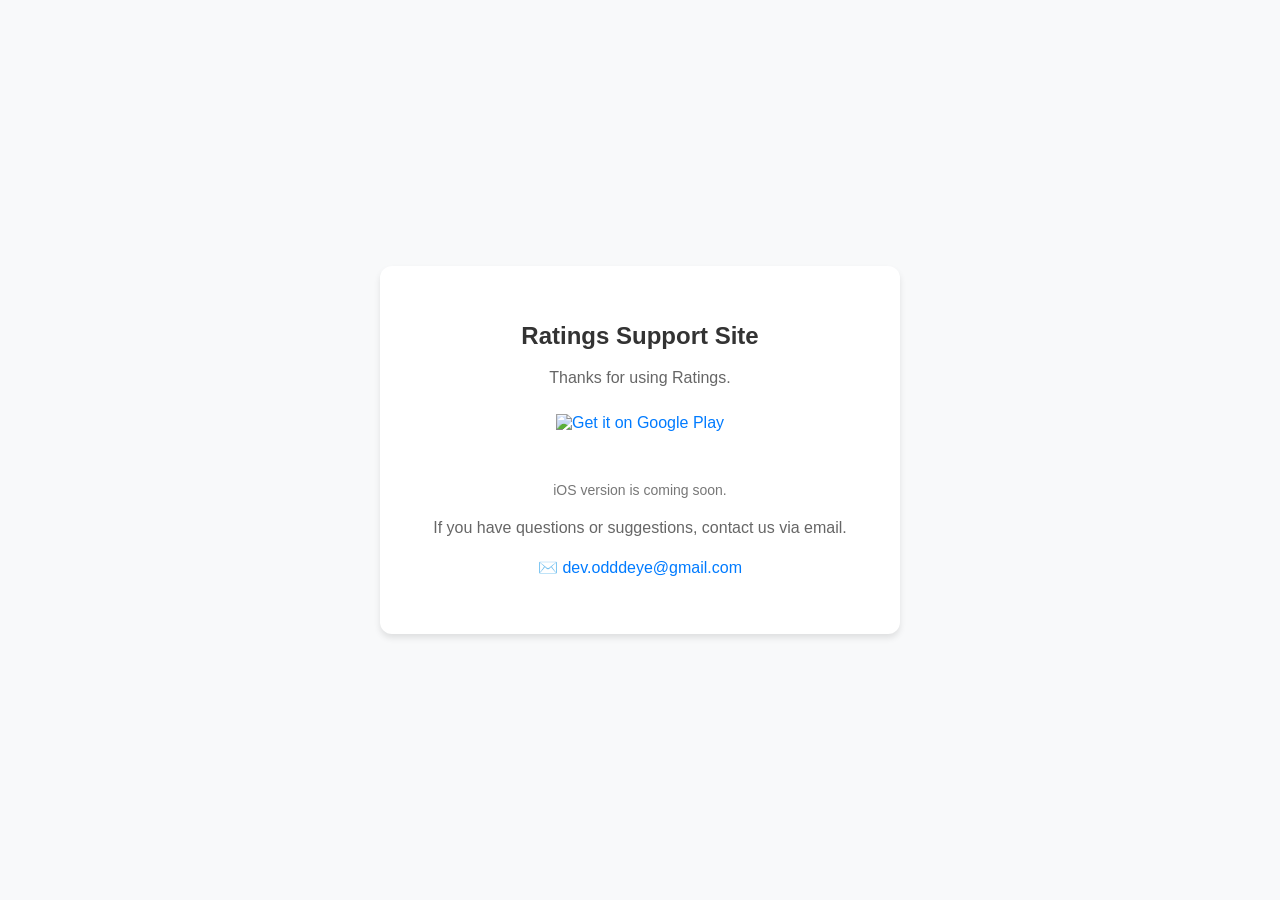
==== index.html @ dfa2c6bf "Refactor HTML structure and update styles Updated styles and modified content structure for better l" ====
<!DOCTYPE html>
<html lang="en">
<head>
  <meta charset="UTF-8" />
  <meta name="viewport" content="width=device-width, initial-scale=1.0" />
  <title>Ratings - Support</title>
  <style>
    body {
      font-family: -apple-system, BlinkMacSystemFont, "Segoe UI", Roboto, Helvetica, Arial, sans-serif;
      display: flex;
      justify-content: center;
      align-items: center;
      height: 100vh;
      margin: 0;
      background-color: #f8f9fa;
      color: #333;
      text-align: center;
    }
    .container {
      background: white;
      padding: 40px;
      border-radius: 12px;
      box-shadow: 0 4px 6px rgba(0, 0, 0, 0.1);
      max-width: 440px;
      width: 90%;
    }
    h1 { font-size: 24px; margin-bottom: 10px; }
    p  { font-size: 16px; color: #666; margin-bottom: 14px; line-height: 1.5; }
    a  { color: #007bff; text-decoration: none; }
    a:hover { text-decoration: underline; }

    .store-badge {
      display: inline-block;
      margin: 10px 0 10px;
    }
    .store-badge img {
      height: 54px;            /* 필요하면 44~64 사이에서만 조절 */
      width: auto;
      display: block;
    }

    .subtle {
      font-size: 14px;
      color: #777;
      margin-top: 4px;
      margin-bottom: 18px;
    }

    #content-ko, #content-en { display: none; }
  </style>
</head>
<body>
  <div class="container">
    <!-- 한국어 -->
    <div id="content-ko">
      <h1>Ratings 공식 지원 사이트</h1>
      <p>Ratings 앱을 이용해 주셔서 감사합니다.</p>

      <a class="store-badge"
         href="https://play.google.com/store/apps/details?id=com.darkmeter.ratings&hl=ko"
         target="_blank"
         rel="noopener noreferrer"
         aria-label="Google Play에서 Ratings 다운로드">
        <img src="assets/google-play-badge-ko.png" alt="Google Play에서 다운로드" />
      </a>

      <div class="subtle">iOS 버전은 준비 중입니다.</div>

      <p>문의사항이나 건의사항이 있으시면 아래 이메일로 연락해 주세요.</p>
      <p>✉️ <a href="mailto:dev.odddeye@gmail.com">dev.odddeye@gmail.com</a></p>
    </div>

    <!-- English -->
    <div id="content-en">
      <h1>Ratings Support Site</h1>
      <p>Thanks for using Ratings.</p>

      <a class="store-badge"
         href="https://play.google.com/store/apps/details?id=com.darkmeter.ratings&hl=en"
         target="_blank"
         rel="noopener noreferrer"
         aria-label="Download Ratings on Google Play">
        <img src="assets/google-play-badge-en.png" alt="Get it on Google Play" />
      </a>

      <div class="subtle">iOS version is coming soon.</div>

      <p>If you have questions or suggestions, contact us via email.</p>
      <p>✉️ <a href="mailto:dev.odddeye@gmail.com">dev.odddeye@gmail.com</a></p>
    </div>
  </div>

  <script>
    const userLang = navigator.language || navigator.userLanguage || "en";
    const isKo = userLang.toLowerCase().startsWith("ko");

    if (isKo) {
      document.getElementById("content-ko").style.display = "block";
      document.documentElement.lang = "ko";
      document.title = "Ratings - 지원";
    } else {
      document.getElementById("content-en").style.display = "block";
      document.documentElement.lang = "en";
      document.title = "Ratings - Support";
    }
  </script>
</body>
</html>
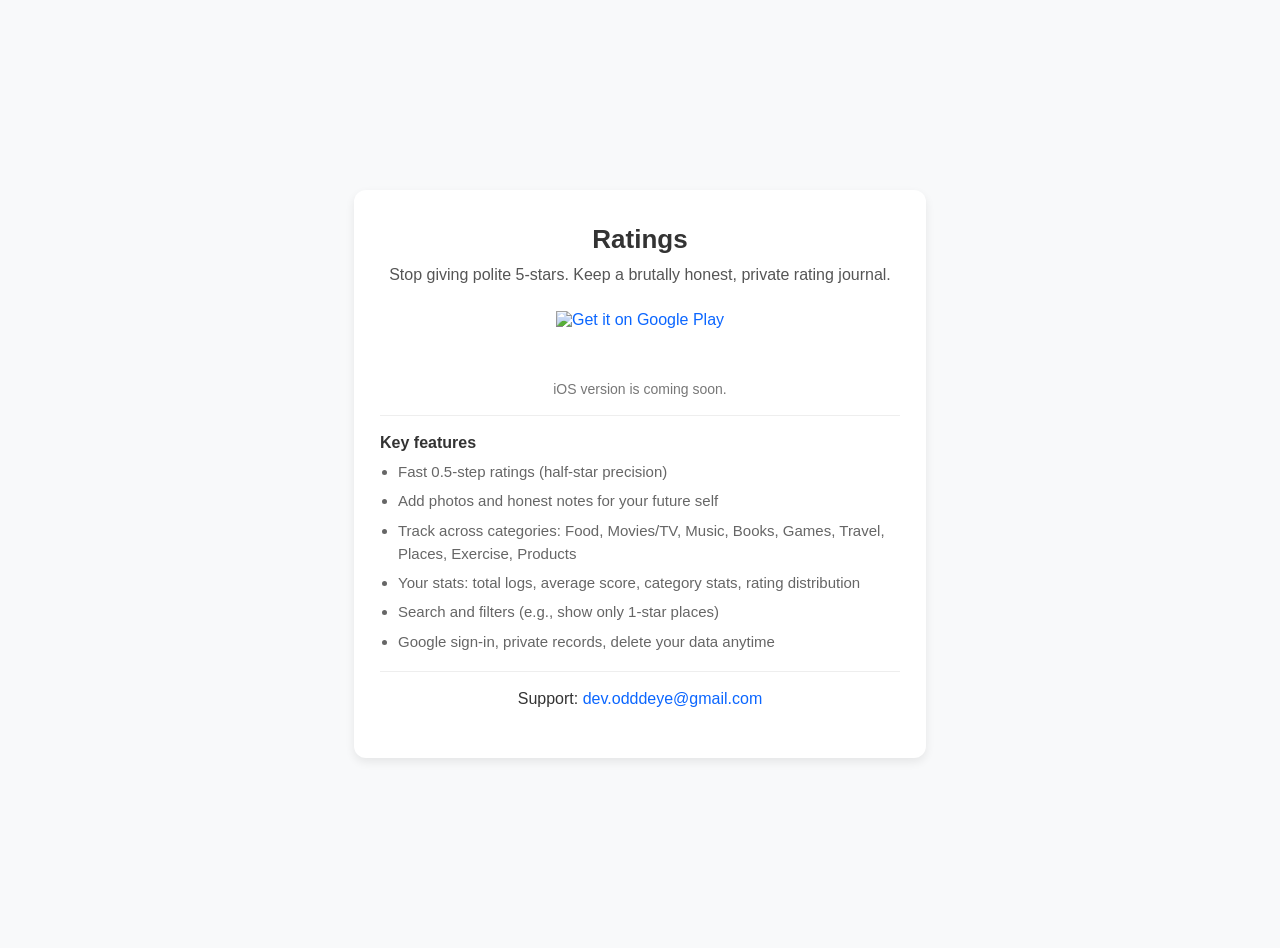
==== commit 3eacc15d: "Refactor index.html for improved styling and content Updated styles and content for better layout an" ====
--- a/index.html
+++ b/index.html
@@ -10,40 +10,65 @@
       display: flex;
       justify-content: center;
       align-items: center;
-      height: 100vh;
+      min-height: 100vh;
       margin: 0;
       background-color: #f8f9fa;
       color: #333;
       text-align: center;
+      padding: 24px 0;
     }
     .container {
       background: white;
-      padding: 40px;
+      padding: 34px 26px;
       border-radius: 12px;
-      box-shadow: 0 4px 6px rgba(0, 0, 0, 0.1);
-      max-width: 440px;
-      width: 90%;
+      box-shadow: 0 4px 10px rgba(0,0,0,0.08);
+      max-width: 520px;
+      width: 92%;
     }
-    h1 { font-size: 24px; margin-bottom: 10px; }
-    p  { font-size: 16px; color: #666; margin-bottom: 14px; line-height: 1.5; }
-    a  { color: #007bff; text-decoration: none; }
-    a:hover { text-decoration: underline; }
-
+    h1 { font-size: 26px; margin: 0 0 8px; }
+    .tagline {
+      font-size: 16px;
+      color: #555;
+      margin: 0 0 16px;
+      line-height: 1.5;
+    }
     .store-badge {
       display: inline-block;
-      margin: 10px 0 10px;
+      margin: 8px 0 8px;
     }
     .store-badge img {
-      height: 54px;            /* 필요하면 44~64 사이에서만 조절 */
+      height: 56px;
       width: auto;
       display: block;
     }
-
     .subtle {
       font-size: 14px;
       color: #777;
-      margin-top: 4px;
-      margin-bottom: 18px;
+      margin: 6px 0 18px;
+    }
+    .section-title {
+      font-size: 16px;
+      font-weight: 700;
+      margin: 18px 0 8px;
+      color: #333;
+      text-align: left;
+    }
+    ul {
+      margin: 0 0 10px;
+      padding-left: 18px;
+      text-align: left;
+      color: #666;
+      line-height: 1.55;
+      font-size: 15px;
+    }
+    li { margin: 6px 0; }
+    a { color: #0b66ff; text-decoration: none; }
+    a:hover { text-decoration: underline; }
+
+    .divider {
+      height: 1px;
+      background: #eee;
+      margin: 18px 0;
     }
 
     #content-ko, #content-en { display: none; }
@@ -51,43 +76,78 @@
 </head>
 <body>
   <div class="container">
+
     <!-- 한국어 -->
     <div id="content-ko">
-      <h1>Ratings 공식 지원 사이트</h1>
-      <p>Ratings 앱을 이용해 주셔서 감사합니다.</p>
+      <h1>Ratings</h1>
+      <p class="tagline">
+        가짜 5점 리뷰는 그만. 소셜 없이, 나만 보는 솔직한 평가 기록 앱.
+      </p>
 
       <a class="store-badge"
          href="https://play.google.com/store/apps/details?id=com.darkmeter.ratings&hl=ko"
-         target="_blank"
-         rel="noopener noreferrer"
+         target="_blank" rel="noopener noreferrer"
          aria-label="Google Play에서 Ratings 다운로드">
-        <img src="assets/google-play-badge-ko.png" alt="Google Play에서 다운로드" />
+        <!-- 배지는 EN으로 통일 -->
+        <img src="assets/google-play-badge-en.png" alt="Get it on Google Play" />
       </a>
 
       <div class="subtle">iOS 버전은 준비 중입니다.</div>
 
-      <p>문의사항이나 건의사항이 있으시면 아래 이메일로 연락해 주세요.</p>
-      <p>✉️ <a href="mailto:dev.odddeye@gmail.com">dev.odddeye@gmail.com</a></p>
+      <div class="divider"></div>
+
+      <div class="section-title">주요 기능</div>
+      <ul>
+        <li>0.5점 단위(반별)로 빠르고 솔직한 평점 기록</li>
+        <li>사진 & 메모로 “미래의 나”를 위한 기록</li>
+        <li>음식/영화/음악/책/게임/여행/장소/운동/제품 등 카테고리별 관리</li>
+        <li>내 평균 평점, 카테고리별 통계, 분포로 내 취향 보기</li>
+        <li>검색/필터(예: 1점만 보기)로 과거 기록 즉시 찾기</li>
+        <li>Google 로그인, 기록은 나만 볼 수 있고 언제든 삭제 가능</li>
+      </ul>
+
+      <div class="divider"></div>
+
+      <p>
+        문의/건의: <a href="mailto:dev.odddeye@gmail.com">dev.odddeye@gmail.com</a>
+      </p>
     </div>
 
     <!-- English -->
     <div id="content-en">
-      <h1>Ratings Support Site</h1>
-      <p>Thanks for using Ratings.</p>
+      <h1>Ratings</h1>
+      <p class="tagline">
+        Stop giving polite 5-stars. Keep a brutally honest, private rating journal.
+      </p>
 
       <a class="store-badge"
          href="https://play.google.com/store/apps/details?id=com.darkmeter.ratings&hl=en"
-         target="_blank"
-         rel="noopener noreferrer"
+         target="_blank" rel="noopener noreferrer"
          aria-label="Download Ratings on Google Play">
         <img src="assets/google-play-badge-en.png" alt="Get it on Google Play" />
       </a>
 
       <div class="subtle">iOS version is coming soon.</div>
 
-      <p>If you have questions or suggestions, contact us via email.</p>
-      <p>✉️ <a href="mailto:dev.odddeye@gmail.com">dev.odddeye@gmail.com</a></p>
+      <div class="divider"></div>
+
+      <div class="section-title">Key features</div>
+      <ul>
+        <li>Fast 0.5-step ratings (half-star precision)</li>
+        <li>Add photos and honest notes for your future self</li>
+        <li>Track across categories: Food, Movies/TV, Music, Books, Games, Travel, Places, Exercise, Products</li>
+        <li>Your stats: total logs, average score, category stats, rating distribution</li>
+        <li>Search and filters (e.g., show only 1-star places)</li>
+        <li>Google sign-in, private records, delete your data anytime</li>
+      </ul>
+
+      <div class="divider"></div>
+
+      <p>
+        Support: <a href="mailto:dev.odddeye@gmail.com">dev.odddeye@gmail.com</a>
+      </p>
     </div>
+
   </div>
 
   <script>
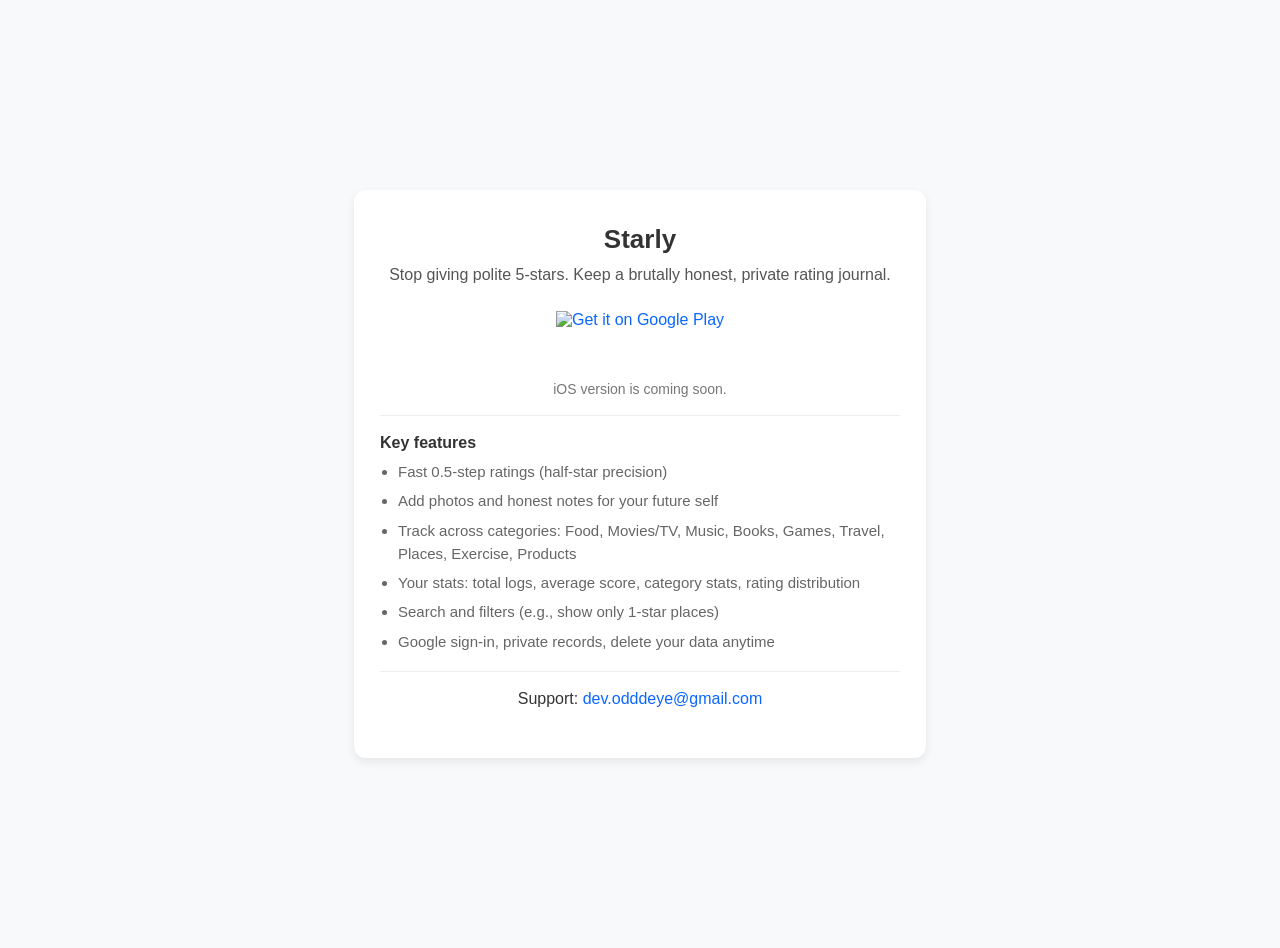
==== commit 2cee4aa0: "Rename app to Starly on support page" ====
--- a/index.html
+++ b/index.html
@@ -3,7 +3,7 @@
 <head>
   <meta charset="UTF-8" />
   <meta name="viewport" content="width=device-width, initial-scale=1.0" />
-  <title>Ratings - Support</title>
+  <title>Starly - Support</title>
   <style>
     body {
       font-family: -apple-system, BlinkMacSystemFont, "Segoe UI", Roboto, Helvetica, Arial, sans-serif;
@@ -79,7 +79,7 @@
 
     <!-- 한국어 -->
     <div id="content-ko">
-      <h1>Ratings</h1>
+      <h1>Starly</h1>
       <p class="tagline">
         가짜 5점 리뷰는 그만. 소셜 없이, 나만 보는 솔직한 평가 기록 앱.
       </p>
@@ -87,7 +87,7 @@
       <a class="store-badge"
          href="https://play.google.com/store/apps/details?id=com.darkmeter.ratings&hl=ko"
          target="_blank" rel="noopener noreferrer"
-         aria-label="Google Play에서 Ratings 다운로드">
+         aria-label="Google Play에서 Starly 다운로드">
         <!-- 배지는 EN으로 통일 -->
         <img src="assets/google-play-badge-en.png" alt="Get it on Google Play" />
       </a>
@@ -115,7 +115,7 @@
 
     <!-- English -->
     <div id="content-en">
-      <h1>Ratings</h1>
+      <h1>Starly</h1>
       <p class="tagline">
         Stop giving polite 5-stars. Keep a brutally honest, private rating journal.
       </p>
@@ -123,7 +123,7 @@
       <a class="store-badge"
          href="https://play.google.com/store/apps/details?id=com.darkmeter.ratings&hl=en"
          target="_blank" rel="noopener noreferrer"
-         aria-label="Download Ratings on Google Play">
+         aria-label="Download Starly on Google Play">
         <img src="assets/google-play-badge-en.png" alt="Get it on Google Play" />
       </a>
 
@@ -157,11 +157,11 @@
     if (isKo) {
       document.getElementById("content-ko").style.display = "block";
       document.documentElement.lang = "ko";
-      document.title = "Ratings - 지원";
+      document.title = "Starly - 지원";
     } else {
       document.getElementById("content-en").style.display = "block";
       document.documentElement.lang = "en";
-      document.title = "Ratings - Support";
+      document.title = "Starly - Support";
     }
   </script>
 </body>
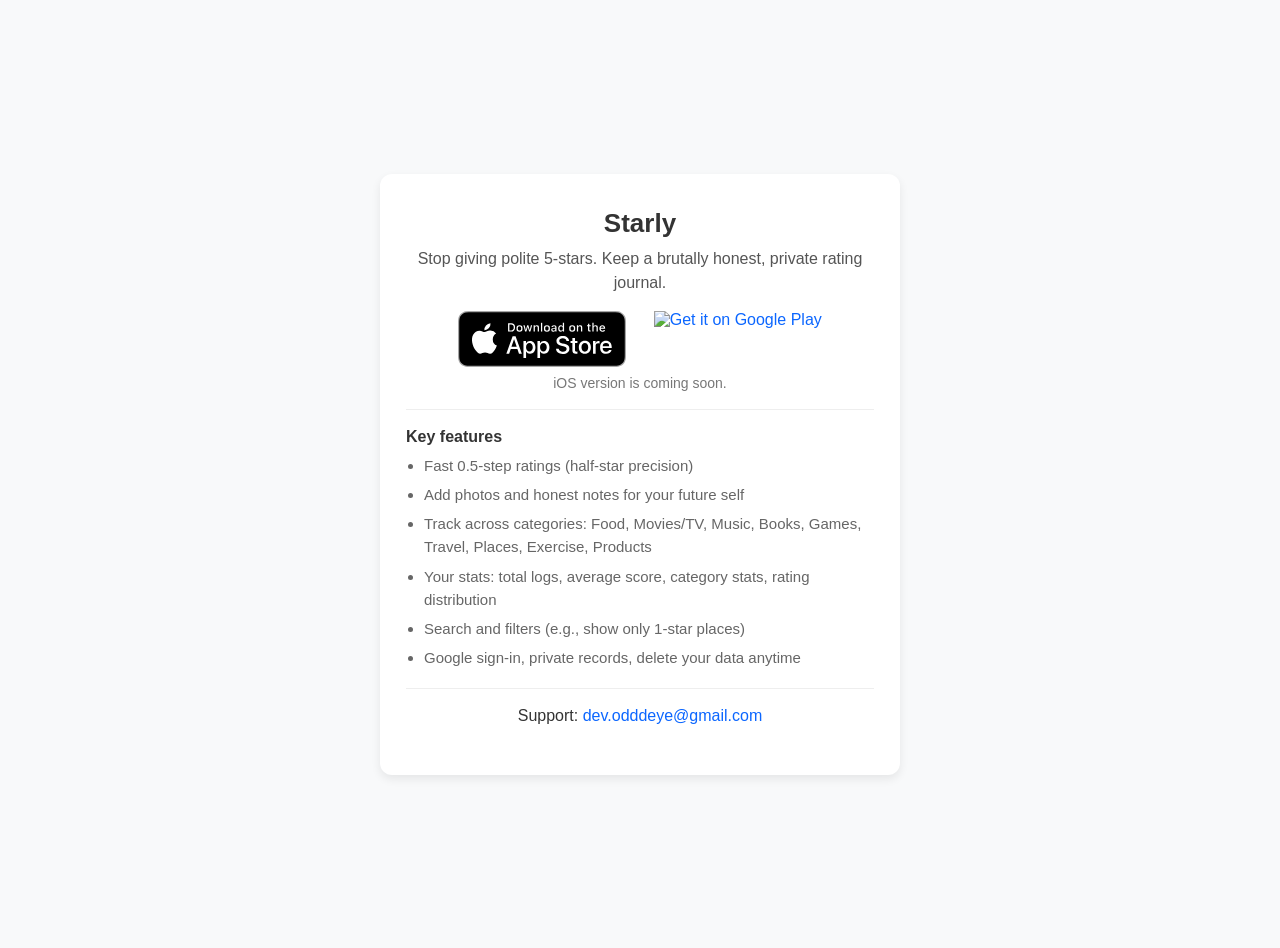
==== commit 8e693a78: "Add official App Store badge for Starly" ====
--- a/index.html
+++ b/index.html
@@ -18,6 +18,7 @@
       padding: 24px 0;
     }
     .container {
+      box-sizing: border-box;
       background: white;
       padding: 34px 26px;
       border-radius: 12px;
@@ -32,14 +33,25 @@
       margin: 0 0 16px;
       line-height: 1.5;
     }
+    .store-badges {
+      display: flex;
+      justify-content: center;
+      align-items: center;
+      flex-wrap: wrap;
+      gap: 28px;
+      margin: 8px 0;
+    }
     .store-badge {
-      display: inline-block;
-      margin: 8px 0 8px;
+      display: block;
     }
     .store-badge img {
       height: 56px;
       width: auto;
       display: block;
+    }
+    @media (max-width: 520px) {
+      .store-badges { gap: 20px; }
+      .store-badge img { height: 40px; }
     }
     .subtle {
       font-size: 14px;
@@ -84,13 +96,21 @@
         가짜 5점 리뷰는 그만. 소셜 없이, 나만 보는 솔직한 평가 기록 앱.
       </p>
 
-      <a class="store-badge"
-         href="https://play.google.com/store/apps/details?id=com.darkmeter.ratings&hl=ko"
-         target="_blank" rel="noopener noreferrer"
-         aria-label="Google Play에서 Starly 다운로드">
+      <div class="store-badges">
         <!-- 배지는 EN으로 통일 -->
-        <img src="assets/google-play-badge-en.png" alt="Get it on Google Play" />
-      </a>
+        <a class="store-badge"
+           href="https://apps.apple.com/app/id6823059444"
+           target="_blank" rel="noopener noreferrer"
+           aria-label="App Store에서 Starly 다운로드">
+          <img src="assets/app-store-badge-en.svg" alt="Download on the App Store" />
+        </a>
+        <a class="store-badge"
+           href="https://play.google.com/store/apps/details?id=com.darkmeter.ratings&hl=ko"
+           target="_blank" rel="noopener noreferrer"
+           aria-label="Google Play에서 Starly 다운로드">
+          <img src="assets/google-play-badge-en.png" alt="Get it on Google Play" />
+        </a>
+      </div>
 
       <div class="subtle">iOS 버전은 준비 중입니다.</div>
 
@@ -120,12 +140,20 @@
         Stop giving polite 5-stars. Keep a brutally honest, private rating journal.
       </p>
 
-      <a class="store-badge"
-         href="https://play.google.com/store/apps/details?id=com.darkmeter.ratings&hl=en"
-         target="_blank" rel="noopener noreferrer"
-         aria-label="Download Starly on Google Play">
-        <img src="assets/google-play-badge-en.png" alt="Get it on Google Play" />
-      </a>
+      <div class="store-badges">
+        <a class="store-badge"
+           href="https://apps.apple.com/app/id6823059444"
+           target="_blank" rel="noopener noreferrer"
+           aria-label="Download Starly on the App Store">
+          <img src="assets/app-store-badge-en.svg" alt="Download on the App Store" />
+        </a>
+        <a class="store-badge"
+           href="https://play.google.com/store/apps/details?id=com.darkmeter.ratings&hl=en"
+           target="_blank" rel="noopener noreferrer"
+           aria-label="Download Starly on Google Play">
+          <img src="assets/google-play-badge-en.png" alt="Get it on Google Play" />
+        </a>
+      </div>
 
       <div class="subtle">iOS version is coming soon.</div>
 
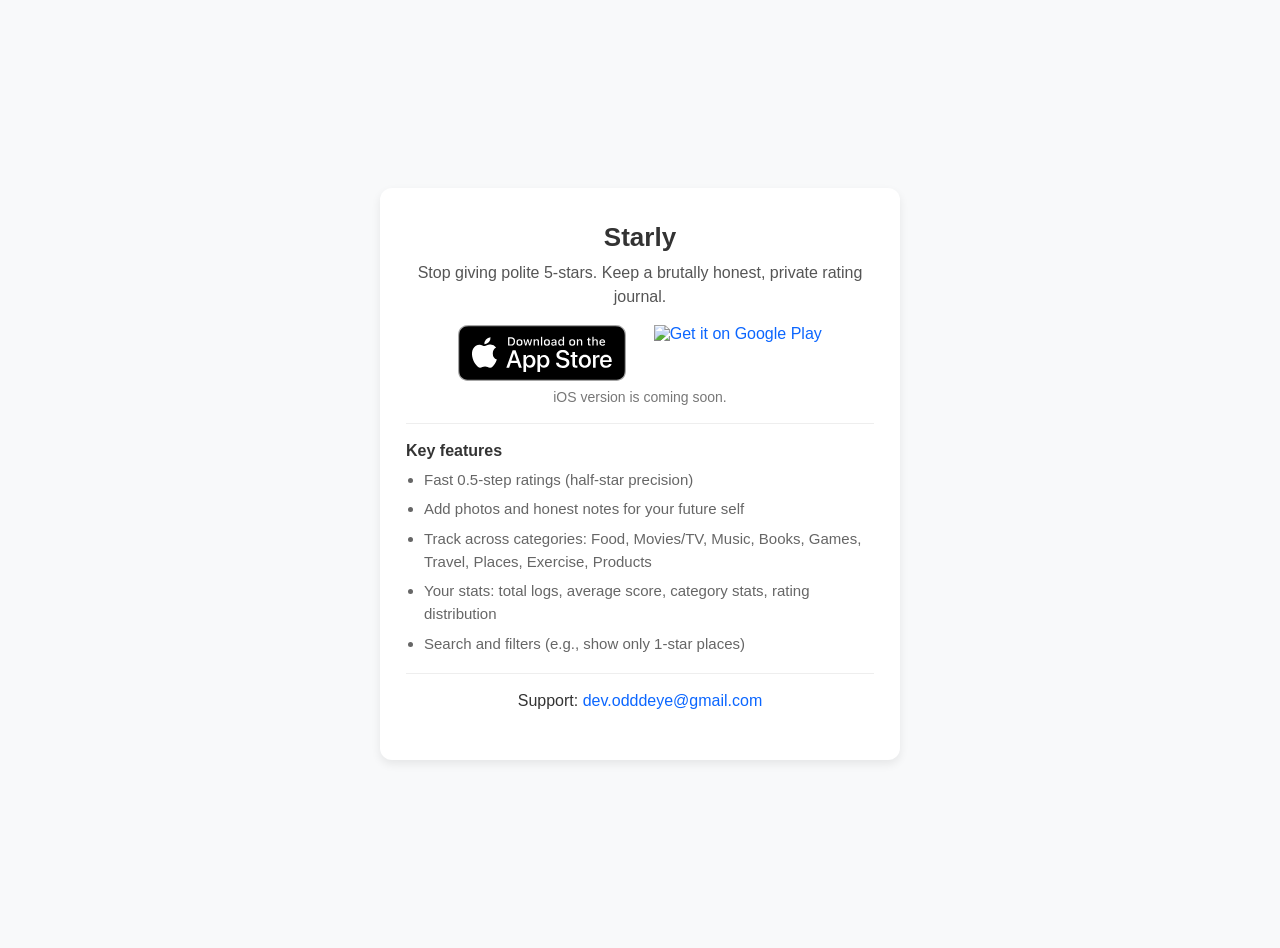
==== commit 06058733: "Remove sign-in bullet from Starly feature lists" ====
--- a/index.html
+++ b/index.html
@@ -123,7 +123,6 @@
         <li>음식/영화/음악/책/게임/여행/장소/운동/제품 등 카테고리별 관리</li>
         <li>내 평균 평점, 카테고리별 통계, 분포로 내 취향 보기</li>
         <li>검색/필터(예: 1점만 보기)로 과거 기록 즉시 찾기</li>
-        <li>Google 로그인, 기록은 나만 볼 수 있고 언제든 삭제 가능</li>
       </ul>
 
       <div class="divider"></div>
@@ -166,7 +165,6 @@
         <li>Track across categories: Food, Movies/TV, Music, Books, Games, Travel, Places, Exercise, Products</li>
         <li>Your stats: total logs, average score, category stats, rating distribution</li>
         <li>Search and filters (e.g., show only 1-star places)</li>
-        <li>Google sign-in, private records, delete your data anytime</li>
       </ul>
 
       <div class="divider"></div>
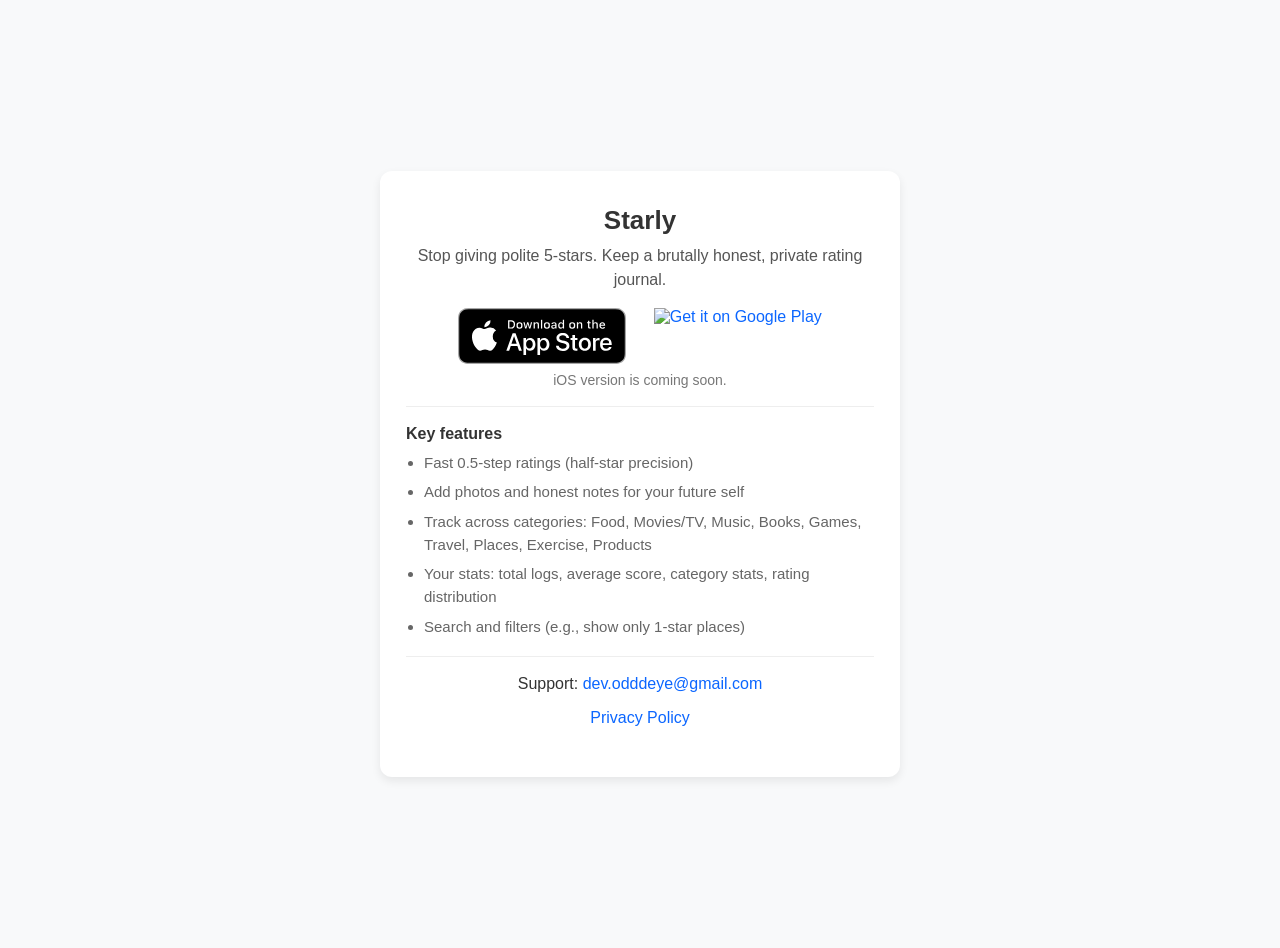
==== commit 07b53237: "Link Starly privacy policy on support page" ====
--- a/index.html
+++ b/index.html
@@ -130,6 +130,10 @@
       <p>
         문의/건의: <a href="mailto:dev.odddeye@gmail.com">dev.odddeye@gmail.com</a>
       </p>
+      <p>
+        <a href="https://pepper-script-7b0.notion.site/Privacy-Policy-2f4b8551909980bfa808c3426b08a44f"
+           target="_blank" rel="noopener noreferrer">개인정보처리방침</a>
+      </p>
     </div>
 
     <!-- English -->
@@ -172,6 +176,10 @@
       <p>
         Support: <a href="mailto:dev.odddeye@gmail.com">dev.odddeye@gmail.com</a>
       </p>
+      <p>
+        <a href="https://pepper-script-7b0.notion.site/Privacy-Policy-2f4b8551909980bfa808c3426b08a44f"
+           target="_blank" rel="noopener noreferrer">Privacy Policy</a>
+      </p>
     </div>
 
   </div>
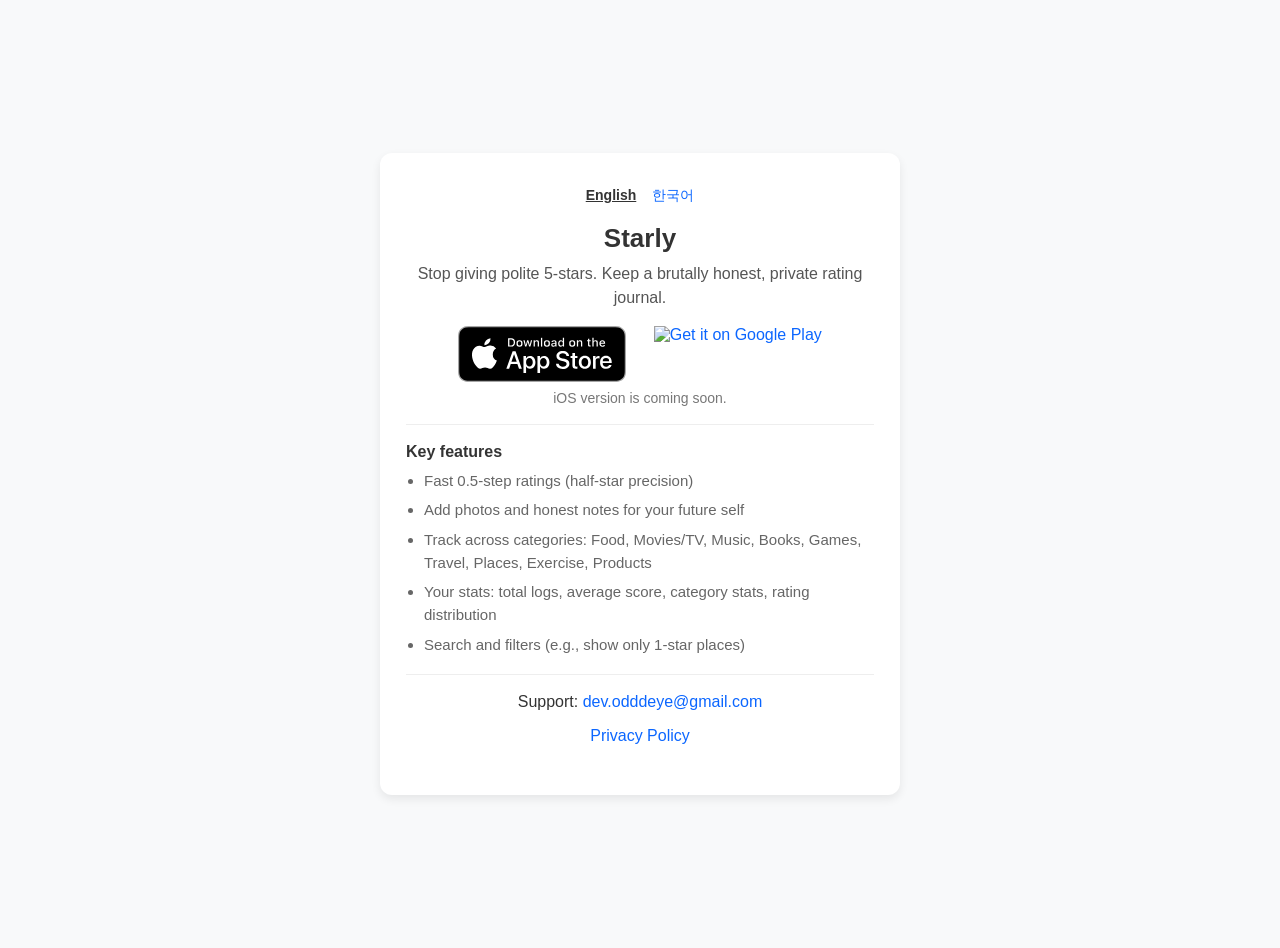
==== commit a430daf6: "Add dedicated English and Korean support pages" ====
--- a/index.html
+++ b/index.html
@@ -4,199 +4,24 @@
   <meta charset="UTF-8" />
   <meta name="viewport" content="width=device-width, initial-scale=1.0" />
   <title>Starly - Support</title>
-  <style>
-    body {
-      font-family: -apple-system, BlinkMacSystemFont, "Segoe UI", Roboto, Helvetica, Arial, sans-serif;
-      display: flex;
-      justify-content: center;
-      align-items: center;
-      min-height: 100vh;
-      margin: 0;
-      background-color: #f8f9fa;
-      color: #333;
-      text-align: center;
-      padding: 24px 0;
-    }
-    .container {
-      box-sizing: border-box;
-      background: white;
-      padding: 34px 26px;
-      border-radius: 12px;
-      box-shadow: 0 4px 10px rgba(0,0,0,0.08);
-      max-width: 520px;
-      width: 92%;
-    }
-    h1 { font-size: 26px; margin: 0 0 8px; }
-    .tagline {
-      font-size: 16px;
-      color: #555;
-      margin: 0 0 16px;
-      line-height: 1.5;
-    }
-    .store-badges {
-      display: flex;
-      justify-content: center;
-      align-items: center;
-      flex-wrap: wrap;
-      gap: 28px;
-      margin: 8px 0;
-    }
-    .store-badge {
-      display: block;
-    }
-    .store-badge img {
-      height: 56px;
-      width: auto;
-      display: block;
-    }
-    @media (max-width: 520px) {
-      .store-badges { gap: 20px; }
-      .store-badge img { height: 40px; }
-    }
-    .subtle {
-      font-size: 14px;
-      color: #777;
-      margin: 6px 0 18px;
-    }
-    .section-title {
-      font-size: 16px;
-      font-weight: 700;
-      margin: 18px 0 8px;
-      color: #333;
-      text-align: left;
-    }
-    ul {
-      margin: 0 0 10px;
-      padding-left: 18px;
-      text-align: left;
-      color: #666;
-      line-height: 1.55;
-      font-size: 15px;
-    }
-    li { margin: 6px 0; }
-    a { color: #0b66ff; text-decoration: none; }
-    a:hover { text-decoration: underline; }
-
-    .divider {
-      height: 1px;
-      background: #eee;
-      margin: 18px 0;
-    }
-
-    #content-ko, #content-en { display: none; }
-  </style>
+  <link rel="stylesheet" href="assets/styles.css" />
+  <script>
+    const userLang = navigator.language || navigator.userLanguage || "en";
+    const language = userLang.toLowerCase().startsWith("ko") ? "ko" : "en";
+    const target = new URL(language + "/", window.location.href);
+    target.search = window.location.search;
+    target.hash = window.location.hash;
+    window.location.replace(target.href);
+  </script>
 </head>
 <body>
   <div class="container">
-
-    <!-- 한국어 -->
-    <div id="content-ko">
-      <h1>Starly</h1>
-      <p class="tagline">
-        가짜 5점 리뷰는 그만. 소셜 없이, 나만 보는 솔직한 평가 기록 앱.
-      </p>
-
-      <div class="store-badges">
-        <!-- 배지는 EN으로 통일 -->
-        <a class="store-badge"
-           href="https://apps.apple.com/app/id6823059444"
-           target="_blank" rel="noopener noreferrer"
-           aria-label="App Store에서 Starly 다운로드">
-          <img src="assets/app-store-badge-en.svg" alt="Download on the App Store" />
-        </a>
-        <a class="store-badge"
-           href="https://play.google.com/store/apps/details?id=com.darkmeter.ratings&hl=ko"
-           target="_blank" rel="noopener noreferrer"
-           aria-label="Google Play에서 Starly 다운로드">
-          <img src="assets/google-play-badge-en.png" alt="Get it on Google Play" />
-        </a>
-      </div>
-
-      <div class="subtle">iOS 버전은 준비 중입니다.</div>
-
-      <div class="divider"></div>
-
-      <div class="section-title">주요 기능</div>
-      <ul>
-        <li>0.5점 단위(반별)로 빠르고 솔직한 평점 기록</li>
-        <li>사진 & 메모로 “미래의 나”를 위한 기록</li>
-        <li>음식/영화/음악/책/게임/여행/장소/운동/제품 등 카테고리별 관리</li>
-        <li>내 평균 평점, 카테고리별 통계, 분포로 내 취향 보기</li>
-        <li>검색/필터(예: 1점만 보기)로 과거 기록 즉시 찾기</li>
-      </ul>
-
-      <div class="divider"></div>
-
-      <p>
-        문의/건의: <a href="mailto:dev.odddeye@gmail.com">dev.odddeye@gmail.com</a>
-      </p>
-      <p>
-        <a href="https://pepper-script-7b0.notion.site/Privacy-Policy-2f4b8551909980bfa808c3426b08a44f"
-           target="_blank" rel="noopener noreferrer">개인정보처리방침</a>
-      </p>
-    </div>
-
-    <!-- English -->
-    <div id="content-en">
-      <h1>Starly</h1>
-      <p class="tagline">
-        Stop giving polite 5-stars. Keep a brutally honest, private rating journal.
-      </p>
-
-      <div class="store-badges">
-        <a class="store-badge"
-           href="https://apps.apple.com/app/id6823059444"
-           target="_blank" rel="noopener noreferrer"
-           aria-label="Download Starly on the App Store">
-          <img src="assets/app-store-badge-en.svg" alt="Download on the App Store" />
-        </a>
-        <a class="store-badge"
-           href="https://play.google.com/store/apps/details?id=com.darkmeter.ratings&hl=en"
-           target="_blank" rel="noopener noreferrer"
-           aria-label="Download Starly on Google Play">
-          <img src="assets/google-play-badge-en.png" alt="Get it on Google Play" />
-        </a>
-      </div>
-
-      <div class="subtle">iOS version is coming soon.</div>
-
-      <div class="divider"></div>
-
-      <div class="section-title">Key features</div>
-      <ul>
-        <li>Fast 0.5-step ratings (half-star precision)</li>
-        <li>Add photos and honest notes for your future self</li>
-        <li>Track across categories: Food, Movies/TV, Music, Books, Games, Travel, Places, Exercise, Products</li>
-        <li>Your stats: total logs, average score, category stats, rating distribution</li>
-        <li>Search and filters (e.g., show only 1-star places)</li>
-      </ul>
-
-      <div class="divider"></div>
-
-      <p>
-        Support: <a href="mailto:dev.odddeye@gmail.com">dev.odddeye@gmail.com</a>
-      </p>
-      <p>
-        <a href="https://pepper-script-7b0.notion.site/Privacy-Policy-2f4b8551909980bfa808c3426b08a44f"
-           target="_blank" rel="noopener noreferrer">Privacy Policy</a>
-      </p>
-    </div>
-
+    <h1>Starly</h1>
+    <p class="tagline">Choose your language / <span lang="ko">언어를 선택하세요.</span></p>
+    <nav class="language-switcher" aria-label="Language / 언어 선택">
+      <a href="en/" lang="en" hreflang="en">English</a>
+      <a href="ko/" lang="ko" hreflang="ko">한국어</a>
+    </nav>
   </div>
-
-  <script>
-    const userLang = navigator.language || navigator.userLanguage || "en";
-    const isKo = userLang.toLowerCase().startsWith("ko");
-
-    if (isKo) {
-      document.getElementById("content-ko").style.display = "block";
-      document.documentElement.lang = "ko";
-      document.title = "Starly - 지원";
-    } else {
-      document.getElementById("content-en").style.display = "block";
-      document.documentElement.lang = "en";
-      document.title = "Starly - Support";
-    }
-  </script>
 </body>
 </html>
--- a/assets/styles.css
+++ b/assets/styles.css
@@ -0,0 +1,90 @@
+body {
+  font-family: -apple-system, BlinkMacSystemFont, "Segoe UI", Roboto, Helvetica, Arial, sans-serif;
+  display: flex;
+  justify-content: center;
+  align-items: center;
+  min-height: 100vh;
+  margin: 0;
+  background-color: #f8f9fa;
+  color: #333;
+  text-align: center;
+  padding: 24px 0;
+}
+.container {
+  box-sizing: border-box;
+  background: white;
+  padding: 34px 26px;
+  border-radius: 12px;
+  box-shadow: 0 4px 10px rgba(0,0,0,0.08);
+  max-width: 520px;
+  width: 92%;
+}
+h1 { font-size: 26px; margin: 0 0 8px; }
+.tagline {
+  font-size: 16px;
+  color: #555;
+  margin: 0 0 16px;
+  line-height: 1.5;
+}
+.store-badges {
+  display: flex;
+  justify-content: center;
+  align-items: center;
+  flex-wrap: wrap;
+  gap: 28px;
+  margin: 8px 0;
+}
+.store-badge {
+  display: block;
+}
+.store-badge img {
+  height: 56px;
+  width: auto;
+  display: block;
+}
+@media (max-width: 520px) {
+  .store-badges { gap: 20px; }
+  .store-badge img { height: 40px; }
+}
+.subtle {
+  font-size: 14px;
+  color: #777;
+  margin: 6px 0 18px;
+}
+.section-title {
+  font-size: 16px;
+  font-weight: 700;
+  margin: 18px 0 8px;
+  color: #333;
+  text-align: left;
+}
+ul {
+  margin: 0 0 10px;
+  padding-left: 18px;
+  text-align: left;
+  color: #666;
+  line-height: 1.55;
+  font-size: 15px;
+}
+li { margin: 6px 0; }
+a { color: #0b66ff; text-decoration: none; }
+a:hover { text-decoration: underline; }
+
+.divider {
+  height: 1px;
+  background: #eee;
+  margin: 18px 0;
+}
+
+.language-switcher {
+  display: flex;
+  justify-content: center;
+  gap: 16px;
+  margin: 0 0 18px;
+  font-size: 14px;
+}
+.language-switcher a[aria-current="page"] {
+  color: #333;
+  font-weight: 700;
+  text-decoration: underline;
+}
